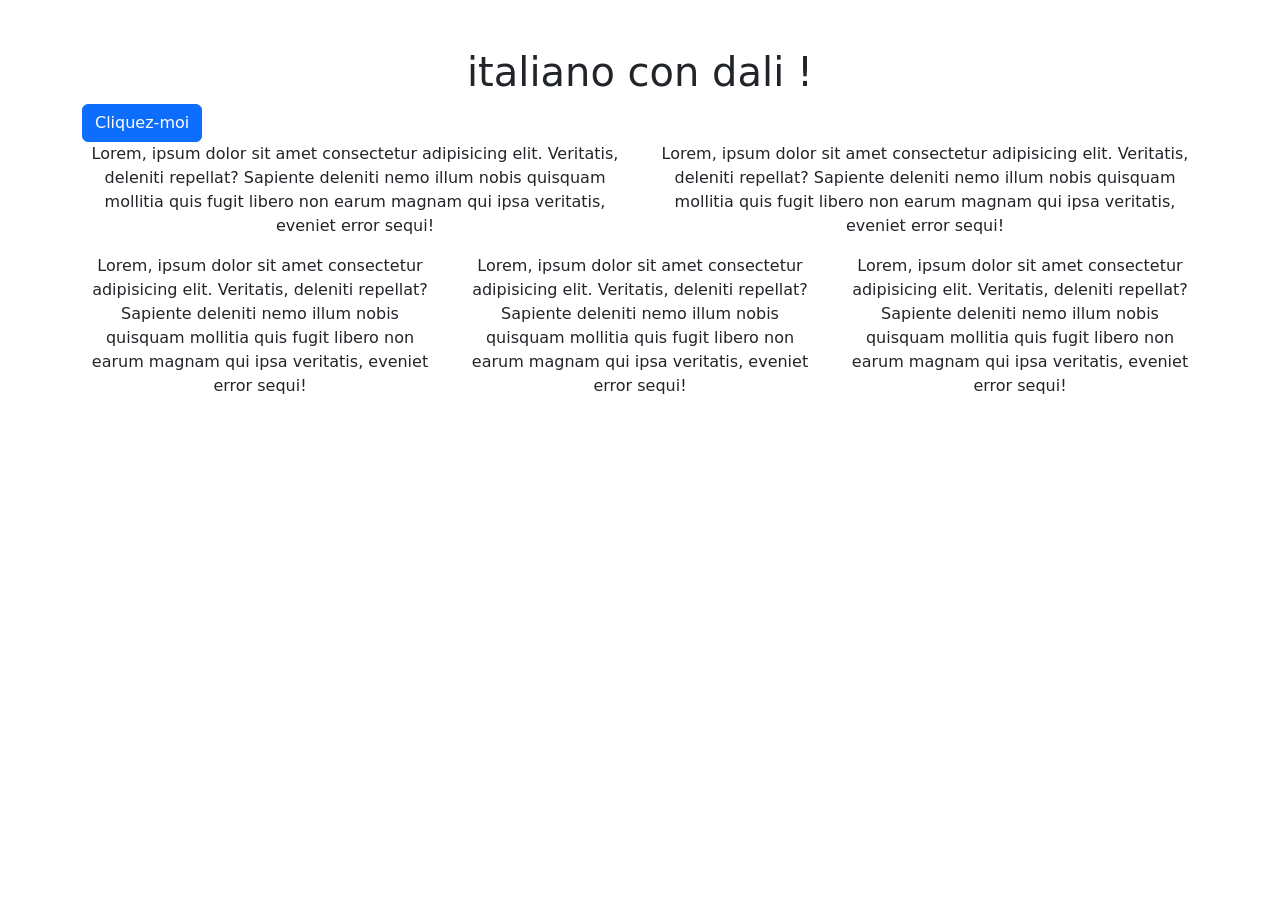
==== index.html @ f5640c34 "Add files via upload" ====
<!doctype html>
<html lang="fr">
<head>
    <meta charset="utf-8">
    <meta name="viewport" content="width=device-width, initial-scale=1">
    <title>italiano con dali</title>
    
    <!-- Bootstrap CSS -->
    <link href="https://cdn.jsdelivr.net/npm/bootstrap@5.3.0/dist/css/bootstrap.min.css" 
          rel="stylesheet">
</head>
<body>

    <!-- Contenu ici -->
    <div class="container">
        <h1 class="text-center mt-5">italiano con dali !</h1>
        <button class="btn btn-primary">Cliquez-moi</button>
    </div>

    <div class="container text-center">
  <div class="row">
    <div class="col">
      <p> Lorem, ipsum dolor sit amet consectetur adipisicing elit. Veritatis, deleniti repellat? Sapiente deleniti nemo illum nobis quisquam mollitia quis fugit libero non earum magnam qui ipsa veritatis, eveniet error sequi! </p>

    </div>
    <div class="col">
      <p> Lorem, ipsum dolor sit amet consectetur adipisicing elit. Veritatis, deleniti repellat? Sapiente deleniti nemo illum nobis quisquam mollitia quis fugit libero non earum magnam qui ipsa veritatis, eveniet error sequi! </p>
    </div>
  </div>
  <div class="row">
    <div class="col">
      <p> Lorem, ipsum dolor sit amet consectetur adipisicing elit. Veritatis, deleniti repellat? Sapiente deleniti nemo illum nobis quisquam mollitia quis fugit libero non earum magnam qui ipsa veritatis, eveniet error sequi! </p>
    </div>
    <div class="col">
      <p> Lorem, ipsum dolor sit amet consectetur adipisicing elit. Veritatis, deleniti repellat? Sapiente deleniti nemo illum nobis quisquam mollitia quis fugit libero non earum magnam qui ipsa veritatis, eveniet error sequi! </p>
    </div>
    <div class="col">
      <p> Lorem, ipsum dolor sit amet consectetur adipisicing elit. Veritatis, deleniti repellat? Sapiente deleniti nemo illum nobis quisquam mollitia quis fugit libero non earum magnam qui ipsa veritatis, eveniet error sequi! </p>
    </div>
  </div>
</div>

    <!-- Bootstrap JS (optionnel) -->
    <script src="https://cdn.jsdelivr.net/npm/bootstrap@5.3.0/dist/js/bootstrap.bundle.min.js">
    </script>
</body>
</html>
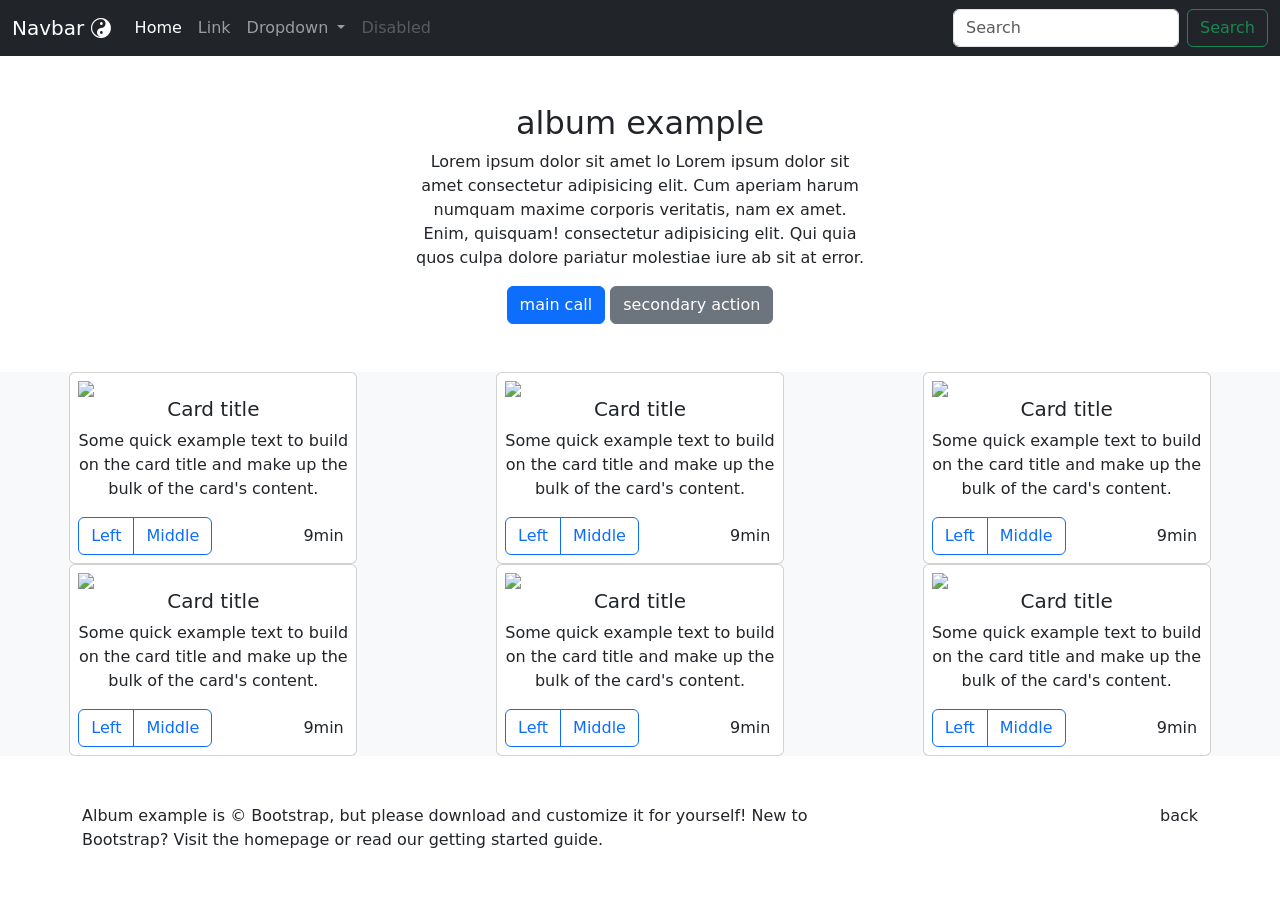
==== commit 2a021d31: "Add files via upload" ====
--- a/index.html
+++ b/index.html
@@ -1,47 +1,217 @@
-<!doctype html>
-<html lang="fr">
+<!DOCTYPE html>
+<html lang="en">
 <head>
-    <meta charset="utf-8">
-    <meta name="viewport" content="width=device-width, initial-scale=1">
-    <title>italiano con dali</title>
+    <meta charset="UTF-8">
+    <meta name="viewport" content="width=device-width, initial-scale=1.0">
+    <title>Document</title>
+    <link href="https://cdn.jsdelivr.net/npm/bootstrap@5.0.2/dist/css/bootstrap.min.css" rel="stylesheet" integrity="sha384-EVSTQN3/azprG1Anm3QDgpJLIm9Nao0Yz1ztcQTwFspd3yD65VohhpuuCOmLASjC" crossorigin="anonymous"></head>
+    <link rel="stylesheet" href="https://cdn.jsdelivr.net/npm/bootstrap-icons@1.10.5/font/bootstrap-icons.css">
+    <body>
     
-    <!-- Bootstrap CSS -->
-    <link href="https://cdn.jsdelivr.net/npm/bootstrap@5.3.0/dist/css/bootstrap.min.css" 
-          rel="stylesheet">
-</head>
-<body>
-
-    <!-- Contenu ici -->
-    <div class="container">
-        <h1 class="text-center mt-5">italiano con dali !</h1>
-        <button class="btn btn-primary">Cliquez-moi</button>
-    </div>
-
-    <div class="container text-center">
-  <div class="row">
-    <div class="col">
-      <p> Lorem, ipsum dolor sit amet consectetur adipisicing elit. Veritatis, deleniti repellat? Sapiente deleniti nemo illum nobis quisquam mollitia quis fugit libero non earum magnam qui ipsa veritatis, eveniet error sequi! </p>
-
-    </div>
-    <div class="col">
-      <p> Lorem, ipsum dolor sit amet consectetur adipisicing elit. Veritatis, deleniti repellat? Sapiente deleniti nemo illum nobis quisquam mollitia quis fugit libero non earum magnam qui ipsa veritatis, eveniet error sequi! </p>
+      <nav class="navbar navbar-expand-lg navbar-dark bg-dark">
+        <div class="container-fluid">
+          <a class="navbar-brand" href="#">Navbar <i class="bi bi-yin-yang"></i>
+          </a>
+          <button class="navbar-toggler" type="button" data-bs-toggle="collapse" data-bs-target="#navbarSupportedContent" aria-controls="navbarSupportedContent" aria-expanded="false" aria-label="Toggle navigation">
+            <span class="navbar-toggler-icon"></span>
+          </button>
+          <div class="collapse navbar-collapse" id="navbarSupportedContent">
+            <ul class="navbar-nav me-auto mb-2 mb-lg-0">
+              <li class="nav-item">
+                <a class="nav-link active" aria-current="page" href="#">Home</a>
+              </li>
+              <li class="nav-item">
+                <a class="nav-link" href="#">Link</a>
+              </li>
+              <li class="nav-item dropdown">
+                <a class="nav-link dropdown-toggle" href="#" id="navbarDropdown" role="button" data-bs-toggle="dropdown" aria-expanded="false">
+                  Dropdown
+                </a>
+                <ul class="dropdown-menu" aria-labelledby="navbarDropdown">
+                  <li><a class="dropdown-item" href="#">Action</a></li>
+                  <li><a class="dropdown-item" href="#">Another action</a></li>
+                  <li><hr class="dropdown-divider"></li>
+                  <li><a class="dropdown-item" href="#">Something else here</a></li>
+                </ul>
+              </li>
+              <li class="nav-item">
+                <a class="nav-link disabled" href="#" tabindex="-1" aria-disabled="true">Disabled</a>
+              </li>
+            </ul>
+            <form class="d-flex">
+              <input class="form-control me-2" type="search" placeholder="Search" aria-label="Search">
+              <button class="btn btn-outline-success" type="submit">Search</button>
+            </form>
+          </div>
+        </div>
+      </nav>
+
+
+      <div class="container">
+        <div class="row justify-content-center mt-5 ">
+          <div class="col-12 col-md-6 col-lg-5 text-center">
+            <h2>album example</h2>
+            <p> Lorem ipsum dolor sit amet lo Lorem ipsum dolor sit amet consectetur adipisicing elit. Cum aperiam harum numquam maxime corporis veritatis, nam ex amet. Enim, quisquam! consectetur adipisicing elit. Qui quia quos culpa dolore pariatur molestiae iure ab sit at error.</p>
+            <button class="btn btn-primary">main call</button>
+            <button class="btn btn-secondary">secondary action</button>
+          </div>
+        </div>
+      </div>
+
+      <div class="container-fluid bg-light">
+        <div class="row justify-content-center mt-5">
+
+          <div class="col-12 col-md-6 col-lg-4  text-center">
+            <div class="card p-2 m-auto m-auto" style="width: 18rem;">
+              <img src="https://img.freepik.com/free-vector/business-people-teamwork-suit-clothes_40876-2435.jpg?w=740&t=st=1689611461~exp=1689612061~hmac=437fdd8a4cfe931107c466bb8590c3acaeee2659b92c574ba2f303ac01eeba8eard-body">
+                <h5 class="card-title">Card title</h5>
+                <p class="card-text">Some quick example text to build on the card title and make up the bulk of the card's content.</p>
+                <div class="row justify-content-between align-items-center">
+                  <div class="col-6  ">
+                    <div class="btn-group  " role="group" aria-label="Basic outlined example">
+                      <button type="button" class="btn btn-outline-primary">Left</button>
+                      <button type="button" class="btn btn-outline-primary">Middle</button>
+                     </div> 
+                   </div>
+                  <div class="col-3  ">
+                    <span  >9min</span>
+
+                  </div>
+                </div>
+                            
+                </div>
+          </div>
+            
+          <div class="col-12 col-md-6 col-lg-4  text-center">
+            <div class="card p-2 m-auto m-auto" style="width: 18rem;">
+              <img src="https://img.freepik.com/free-vector/business-people-teamwork-suit-clothes_40876-2435.jpg?w=740&t=st=1689611461~exp=1689612061~hmac=437fdd8a4cfe931107c466bb8590c3acaeee2659b92c574ba2f303ac01eeba8eard-body">
+                <h5 class="card-title">Card title</h5>
+                <p class="card-text">Some quick example text to build on the card title and make up the bulk of the card's content.</p>
+                <div class="row justify-content-between align-items-center">
+                  <div class="col-6  ">
+                    <div class="btn-group  " role="group" aria-label="Basic outlined example">
+                      <button type="button" class="btn btn-outline-primary">Left</button>
+                      <button type="button" class="btn btn-outline-primary">Middle</button>
+                     </div> 
+                   </div>
+                  <div class="col-3  ">
+                    <span  >9min</span>
+
+                  </div>
+                </div>
+                            
+                </div>
+          </div>
+
+          <div class="col-12 col-md-6 col-lg-4  text-center">
+            <div class="card p-2 m-auto m-auto" style="width: 18rem;">
+              <img src="https://img.freepik.com/free-vector/business-people-teamwork-suit-clothes_40876-2435.jpg?w=740&t=st=1689611461~exp=1689612061~hmac=437fdd8a4cfe931107c466bb8590c3acaeee2659b92c574ba2f303ac01eeba8eard-body">
+                <h5 class="card-title">Card title</h5>
+                <p class="card-text">Some quick example text to build on the card title and make up the bulk of the card's content.</p>
+                <div class="row justify-content-between align-items-center">
+                  <div class="col-6  ">
+                    <div class="btn-group  " role="group" aria-label="Basic outlined example">
+                      <button type="button" class="btn btn-outline-primary">Left</button>
+                      <button type="button" class="btn btn-outline-primary">Middle</button>
+                     </div> 
+                   </div>
+                  <div class="col-3  ">
+                    <span  >9min</span>
+
+                  </div>
+                </div>
+                            
+                </div>
+          </div>
+
+          <div class="col-12 col-md-6 col-lg-4  text-center">
+            <div class="card p-2 m-auto m-auto" style="width: 18rem;">
+              <img src="https://img.freepik.com/free-vector/business-people-teamwork-suit-clothes_40876-2435.jpg?w=740&t=st=1689611461~exp=1689612061~hmac=437fdd8a4cfe931107c466bb8590c3acaeee2659b92c574ba2f303ac01eeba8eard-body">
+                <h5 class="card-title">Card title</h5>
+                <p class="card-text">Some quick example text to build on the card title and make up the bulk of the card's content.</p>
+                <div class="row justify-content-between align-items-center">
+                  <div class="col-6  ">
+                    <div class="btn-group  " role="group" aria-label="Basic outlined example">
+                      <button type="button" class="btn btn-outline-primary">Left</button>
+                      <button type="button" class="btn btn-outline-primary">Middle</button>
+                     </div> 
+                   </div>
+                  <div class="col-3  ">
+                    <span  >9min</span>
+
+                  </div>
+                </div>
+                            
+                </div>
+          </div>
+
+          <div class="col-12 col-md-6 col-lg-4  text-center">
+            <div class="card p-2 m-auto m-auto" style="width: 18rem;">
+              <img src="https://img.freepik.com/free-vector/business-people-teamwork-suit-clothes_40876-2435.jpg?w=740&t=st=1689611461~exp=1689612061~hmac=437fdd8a4cfe931107c466bb8590c3acaeee2659b92c574ba2f303ac01eeba8eard-body">
+                <h5 class="card-title">Card title</h5>
+                <p class="card-text">Some quick example text to build on the card title and make up the bulk of the card's content.</p>
+                <div class="row justify-content-between align-items-center">
+                  <div class="col-6  ">
+                    <div class="btn-group  " role="group" aria-label="Basic outlined example">
+                      <button type="button" class="btn btn-outline-primary">Left</button>
+                      <button type="button" class="btn btn-outline-primary">Middle</button>
+                     </div> 
+                   </div>
+                  <div class="col-3  ">
+                    <span  >9min</span>
+
+                  </div>
+                </div>
+                            
+                </div>
+          </div>
+
+          <div class="col-12 col-md-6 col-lg-4  text-center">
+            <div class="card p-2 m-auto m-auto" style="width: 18rem;">
+              <img src="https://img.freepik.com/free-vector/business-people-teamwork-suit-clothes_40876-2435.jpg?w=740&t=st=1689611461~exp=1689612061~hmac=437fdd8a4cfe931107c466bb8590c3acaeee2659b92c574ba2f303ac01eeba8eard-body">
+                <h5 class="card-title">Card title</h5>
+                <p class="card-text">Some quick example text to build on the card title and make up the bulk of the card's content.</p>
+                <div class="row justify-content-between align-items-center">
+                  <div class="col-6  ">
+                    <div class="btn-group  " role="group" aria-label="Basic outlined example">
+                      <button type="button" class="btn btn-outline-primary">Left</button>
+                      <button type="button" class="btn btn-outline-primary">Middle</button>
+                     </div> 
+                   </div>
+                  <div class="col-3  ">
+                    <span  >9min</span>
+
+                  </div>
+                </div>
+                            
+                </div>
+          </div>
+            
+
+
+          </div>
+        </div>
+
+
+<footer>
+  <div class="container mt-5 mb-3 justify-content-between align-items-center">
+    <div class="row">
+      <div class="col-12 col-md-8 col-lg-8">
+        Album example is © Bootstrap, but please download and customize it for yourself!
+  
+        New to Bootstrap? Visit the homepage or read our getting started guide.
+      </div>
+  
+      <div class="col-12 col-md-6 col-lg-4  text-end">
+        back
+      </div>
     </div>
   </div>
-  <div class="row">
-    <div class="col">
-      <p> Lorem, ipsum dolor sit amet consectetur adipisicing elit. Veritatis, deleniti repellat? Sapiente deleniti nemo illum nobis quisquam mollitia quis fugit libero non earum magnam qui ipsa veritatis, eveniet error sequi! </p>
-    </div>
-    <div class="col">
-      <p> Lorem, ipsum dolor sit amet consectetur adipisicing elit. Veritatis, deleniti repellat? Sapiente deleniti nemo illum nobis quisquam mollitia quis fugit libero non earum magnam qui ipsa veritatis, eveniet error sequi! </p>
-    </div>
-    <div class="col">
-      <p> Lorem, ipsum dolor sit amet consectetur adipisicing elit. Veritatis, deleniti repellat? Sapiente deleniti nemo illum nobis quisquam mollitia quis fugit libero non earum magnam qui ipsa veritatis, eveniet error sequi! </p>
-    </div>
-  </div>
-</div>
-
-    <!-- Bootstrap JS (optionnel) -->
-    <script src="https://cdn.jsdelivr.net/npm/bootstrap@5.3.0/dist/js/bootstrap.bundle.min.js">
-    </script>
-</body>
+</footer>
+
+
+
+
+
+      </body>
 </html>
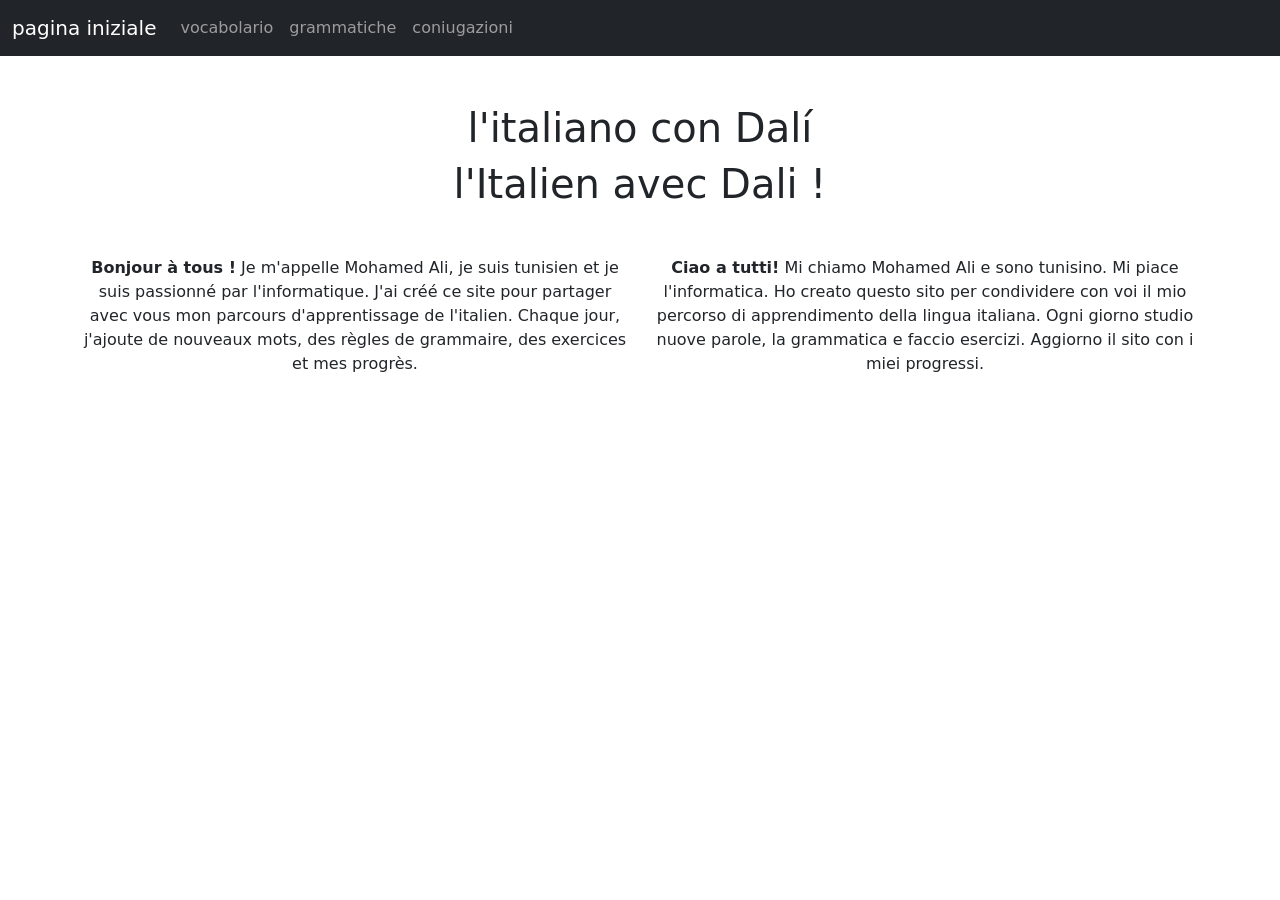
==== commit 8ab05436: "Add files via upload" ====
--- a/index.html
+++ b/index.html
@@ -1,217 +1,61 @@
-<!DOCTYPE html>
-<html lang="en">
+<!doctype html>
+<html lang="fr">
 <head>
-    <meta charset="UTF-8">
-    <meta name="viewport" content="width=device-width, initial-scale=1.0">
-    <title>Document</title>
-    <link href="https://cdn.jsdelivr.net/npm/bootstrap@5.0.2/dist/css/bootstrap.min.css" rel="stylesheet" integrity="sha384-EVSTQN3/azprG1Anm3QDgpJLIm9Nao0Yz1ztcQTwFspd3yD65VohhpuuCOmLASjC" crossorigin="anonymous"></head>
-    <link rel="stylesheet" href="https://cdn.jsdelivr.net/npm/bootstrap-icons@1.10.5/font/bootstrap-icons.css">
-    <body>
+    <meta charset="utf-8">
+    <meta name="viewport" content="width=device-width, initial-scale=1">
+    <title>italiano con dali</title>
     
-      <nav class="navbar navbar-expand-lg navbar-dark bg-dark">
-        <div class="container-fluid">
-          <a class="navbar-brand" href="#">Navbar <i class="bi bi-yin-yang"></i>
-          </a>
-          <button class="navbar-toggler" type="button" data-bs-toggle="collapse" data-bs-target="#navbarSupportedContent" aria-controls="navbarSupportedContent" aria-expanded="false" aria-label="Toggle navigation">
-            <span class="navbar-toggler-icon"></span>
-          </button>
-          <div class="collapse navbar-collapse" id="navbarSupportedContent">
-            <ul class="navbar-nav me-auto mb-2 mb-lg-0">
-              <li class="nav-item">
-                <a class="nav-link active" aria-current="page" href="#">Home</a>
-              </li>
-              <li class="nav-item">
-                <a class="nav-link" href="#">Link</a>
-              </li>
-              <li class="nav-item dropdown">
-                <a class="nav-link dropdown-toggle" href="#" id="navbarDropdown" role="button" data-bs-toggle="dropdown" aria-expanded="false">
-                  Dropdown
-                </a>
-                <ul class="dropdown-menu" aria-labelledby="navbarDropdown">
-                  <li><a class="dropdown-item" href="#">Action</a></li>
-                  <li><a class="dropdown-item" href="#">Another action</a></li>
-                  <li><hr class="dropdown-divider"></li>
-                  <li><a class="dropdown-item" href="#">Something else here</a></li>
-                </ul>
-              </li>
-              <li class="nav-item">
-                <a class="nav-link disabled" href="#" tabindex="-1" aria-disabled="true">Disabled</a>
-              </li>
-            </ul>
-            <form class="d-flex">
-              <input class="form-control me-2" type="search" placeholder="Search" aria-label="Search">
-              <button class="btn btn-outline-success" type="submit">Search</button>
-            </form>
-          </div>
-        </div>
-      </nav>
+    <!-- Bootstrap CSS -->
+    <link href="https://cdn.jsdelivr.net/npm/bootstrap@5.3.0/dist/css/bootstrap.min.css" 
+          rel="stylesheet">
+</head>
+<body>
+<nav class="navbar navbar-expand-lg navbar-dark bg-dark" >
+  <div class="container-fluid">
+    <a class="navbar-brand" href="#">pagina iniziale</a>
+    <button class="navbar-toggler" type="button" data-bs-toggle="collapse" data-bs-target="#navbarScroll" aria-controls="navbarScroll" aria-expanded="false" aria-label="Toggle navigation">
+      <span class="navbar-toggler-icon"></span>
+    </button>
+    <div class="collapse navbar-collapse" id="navbarScroll">
+      <ul class="navbar-nav me-auto my-2 my-lg-0 navbar-nav-scroll" style="--bs-scroll-height: 100px;">
+        <li class="nav-item">
+          <a class="nav-link " href="vocab.html">vocabolario</a>
+        </li>
+        <li class="nav-item">
+          <a class="nav-link" href="#">grammatiche</a>
+        </li>
+        <li class="nav-item">
+          <a class="nav-link" href="#">coniugazioni</a>
+        </li>
+      
+      </ul>
+      
+    </div>
+  </div>
+</nav>
+    <!-- Contenu ici -->
+    <div class="container">
+        <h1 class="text-center mt-5">l'italiano con Dalí</h1>
+        <h1 class="text-center mt-2">l'Italien avec Dali !</h1>
 
 
-      <div class="container">
-        <div class="row justify-content-center mt-5 ">
-          <div class="col-12 col-md-6 col-lg-5 text-center">
-            <h2>album example</h2>
-            <p> Lorem ipsum dolor sit amet lo Lorem ipsum dolor sit amet consectetur adipisicing elit. Cum aperiam harum numquam maxime corporis veritatis, nam ex amet. Enim, quisquam! consectetur adipisicing elit. Qui quia quos culpa dolore pariatur molestiae iure ab sit at error.</p>
-            <button class="btn btn-primary">main call</button>
-            <button class="btn btn-secondary">secondary action</button>
-          </div>
-        </div>
       </div>
 
-      <div class="container-fluid bg-light">
-        <div class="row justify-content-center mt-5">
+    <div class="container text-center mt-5">
+  <div class="row">
+    <div class="col">
+      <p> <strong>Bonjour à tous !</strong>  Je m'appelle Mohamed Ali, je suis tunisien et je suis passionné par l'informatique. J'ai créé ce site pour partager avec vous mon parcours d'apprentissage de l'italien. Chaque jour, j'ajoute de nouveaux mots, des règles de grammaire, des exercices et mes progrès. </p>
 
-          <div class="col-12 col-md-6 col-lg-4  text-center">
-            <div class="card p-2 m-auto m-auto" style="width: 18rem;">
-              <img src="https://img.freepik.com/free-vector/business-people-teamwork-suit-clothes_40876-2435.jpg?w=740&t=st=1689611461~exp=1689612061~hmac=437fdd8a4cfe931107c466bb8590c3acaeee2659b92c574ba2f303ac01eeba8eard-body">
-                <h5 class="card-title">Card title</h5>
-                <p class="card-text">Some quick example text to build on the card title and make up the bulk of the card's content.</p>
-                <div class="row justify-content-between align-items-center">
-                  <div class="col-6  ">
-                    <div class="btn-group  " role="group" aria-label="Basic outlined example">
-                      <button type="button" class="btn btn-outline-primary">Left</button>
-                      <button type="button" class="btn btn-outline-primary">Middle</button>
-                     </div> 
-                   </div>
-                  <div class="col-3  ">
-                    <span  >9min</span>
-
-                  </div>
-                </div>
-                            
-                </div>
-          </div>
-            
-          <div class="col-12 col-md-6 col-lg-4  text-center">
-            <div class="card p-2 m-auto m-auto" style="width: 18rem;">
-              <img src="https://img.freepik.com/free-vector/business-people-teamwork-suit-clothes_40876-2435.jpg?w=740&t=st=1689611461~exp=1689612061~hmac=437fdd8a4cfe931107c466bb8590c3acaeee2659b92c574ba2f303ac01eeba8eard-body">
-                <h5 class="card-title">Card title</h5>
-                <p class="card-text">Some quick example text to build on the card title and make up the bulk of the card's content.</p>
-                <div class="row justify-content-between align-items-center">
-                  <div class="col-6  ">
-                    <div class="btn-group  " role="group" aria-label="Basic outlined example">
-                      <button type="button" class="btn btn-outline-primary">Left</button>
-                      <button type="button" class="btn btn-outline-primary">Middle</button>
-                     </div> 
-                   </div>
-                  <div class="col-3  ">
-                    <span  >9min</span>
-
-                  </div>
-                </div>
-                            
-                </div>
-          </div>
-
-          <div class="col-12 col-md-6 col-lg-4  text-center">
-            <div class="card p-2 m-auto m-auto" style="width: 18rem;">
-              <img src="https://img.freepik.com/free-vector/business-people-teamwork-suit-clothes_40876-2435.jpg?w=740&t=st=1689611461~exp=1689612061~hmac=437fdd8a4cfe931107c466bb8590c3acaeee2659b92c574ba2f303ac01eeba8eard-body">
-                <h5 class="card-title">Card title</h5>
-                <p class="card-text">Some quick example text to build on the card title and make up the bulk of the card's content.</p>
-                <div class="row justify-content-between align-items-center">
-                  <div class="col-6  ">
-                    <div class="btn-group  " role="group" aria-label="Basic outlined example">
-                      <button type="button" class="btn btn-outline-primary">Left</button>
-                      <button type="button" class="btn btn-outline-primary">Middle</button>
-                     </div> 
-                   </div>
-                  <div class="col-3  ">
-                    <span  >9min</span>
-
-                  </div>
-                </div>
-                            
-                </div>
-          </div>
-
-          <div class="col-12 col-md-6 col-lg-4  text-center">
-            <div class="card p-2 m-auto m-auto" style="width: 18rem;">
-              <img src="https://img.freepik.com/free-vector/business-people-teamwork-suit-clothes_40876-2435.jpg?w=740&t=st=1689611461~exp=1689612061~hmac=437fdd8a4cfe931107c466bb8590c3acaeee2659b92c574ba2f303ac01eeba8eard-body">
-                <h5 class="card-title">Card title</h5>
-                <p class="card-text">Some quick example text to build on the card title and make up the bulk of the card's content.</p>
-                <div class="row justify-content-between align-items-center">
-                  <div class="col-6  ">
-                    <div class="btn-group  " role="group" aria-label="Basic outlined example">
-                      <button type="button" class="btn btn-outline-primary">Left</button>
-                      <button type="button" class="btn btn-outline-primary">Middle</button>
-                     </div> 
-                   </div>
-                  <div class="col-3  ">
-                    <span  >9min</span>
-
-                  </div>
-                </div>
-                            
-                </div>
-          </div>
-
-          <div class="col-12 col-md-6 col-lg-4  text-center">
-            <div class="card p-2 m-auto m-auto" style="width: 18rem;">
-              <img src="https://img.freepik.com/free-vector/business-people-teamwork-suit-clothes_40876-2435.jpg?w=740&t=st=1689611461~exp=1689612061~hmac=437fdd8a4cfe931107c466bb8590c3acaeee2659b92c574ba2f303ac01eeba8eard-body">
-                <h5 class="card-title">Card title</h5>
-                <p class="card-text">Some quick example text to build on the card title and make up the bulk of the card's content.</p>
-                <div class="row justify-content-between align-items-center">
-                  <div class="col-6  ">
-                    <div class="btn-group  " role="group" aria-label="Basic outlined example">
-                      <button type="button" class="btn btn-outline-primary">Left</button>
-                      <button type="button" class="btn btn-outline-primary">Middle</button>
-                     </div> 
-                   </div>
-                  <div class="col-3  ">
-                    <span  >9min</span>
-
-                  </div>
-                </div>
-                            
-                </div>
-          </div>
-
-          <div class="col-12 col-md-6 col-lg-4  text-center">
-            <div class="card p-2 m-auto m-auto" style="width: 18rem;">
-              <img src="https://img.freepik.com/free-vector/business-people-teamwork-suit-clothes_40876-2435.jpg?w=740&t=st=1689611461~exp=1689612061~hmac=437fdd8a4cfe931107c466bb8590c3acaeee2659b92c574ba2f303ac01eeba8eard-body">
-                <h5 class="card-title">Card title</h5>
-                <p class="card-text">Some quick example text to build on the card title and make up the bulk of the card's content.</p>
-                <div class="row justify-content-between align-items-center">
-                  <div class="col-6  ">
-                    <div class="btn-group  " role="group" aria-label="Basic outlined example">
-                      <button type="button" class="btn btn-outline-primary">Left</button>
-                      <button type="button" class="btn btn-outline-primary">Middle</button>
-                     </div> 
-                   </div>
-                  <div class="col-3  ">
-                    <span  >9min</span>
-
-                  </div>
-                </div>
-                            
-                </div>
-          </div>
-            
-
-
-          </div>
-        </div>
-
-
-<footer>
-  <div class="container mt-5 mb-3 justify-content-between align-items-center">
-    <div class="row">
-      <div class="col-12 col-md-8 col-lg-8">
-        Album example is © Bootstrap, but please download and customize it for yourself!
-  
-        New to Bootstrap? Visit the homepage or read our getting started guide.
-      </div>
-  
-      <div class="col-12 col-md-6 col-lg-4  text-end">
-        back
-      </div>
+    </div>
+    <div class="col">
+      <p><strong>Ciao a tutti!</strong>  Mi chiamo Mohamed Ali e sono tunisino. Mi piace l'informatica. Ho creato questo sito per condividere con voi il mio percorso di apprendimento della lingua italiana. Ogni giorno studio nuove parole, la grammatica e faccio esercizi. Aggiorno il sito con i miei progressi. </p>
     </div>
   </div>
-</footer>
 
+</div>
 
-
-
-
-      </body>
+    <!-- Bootstrap JS (optionnel) -->
+    <script src="https://cdn.jsdelivr.net/npm/bootstrap@5.3.0/dist/js/bootstrap.bundle.min.js">
+    </script>
+</body>
 </html>
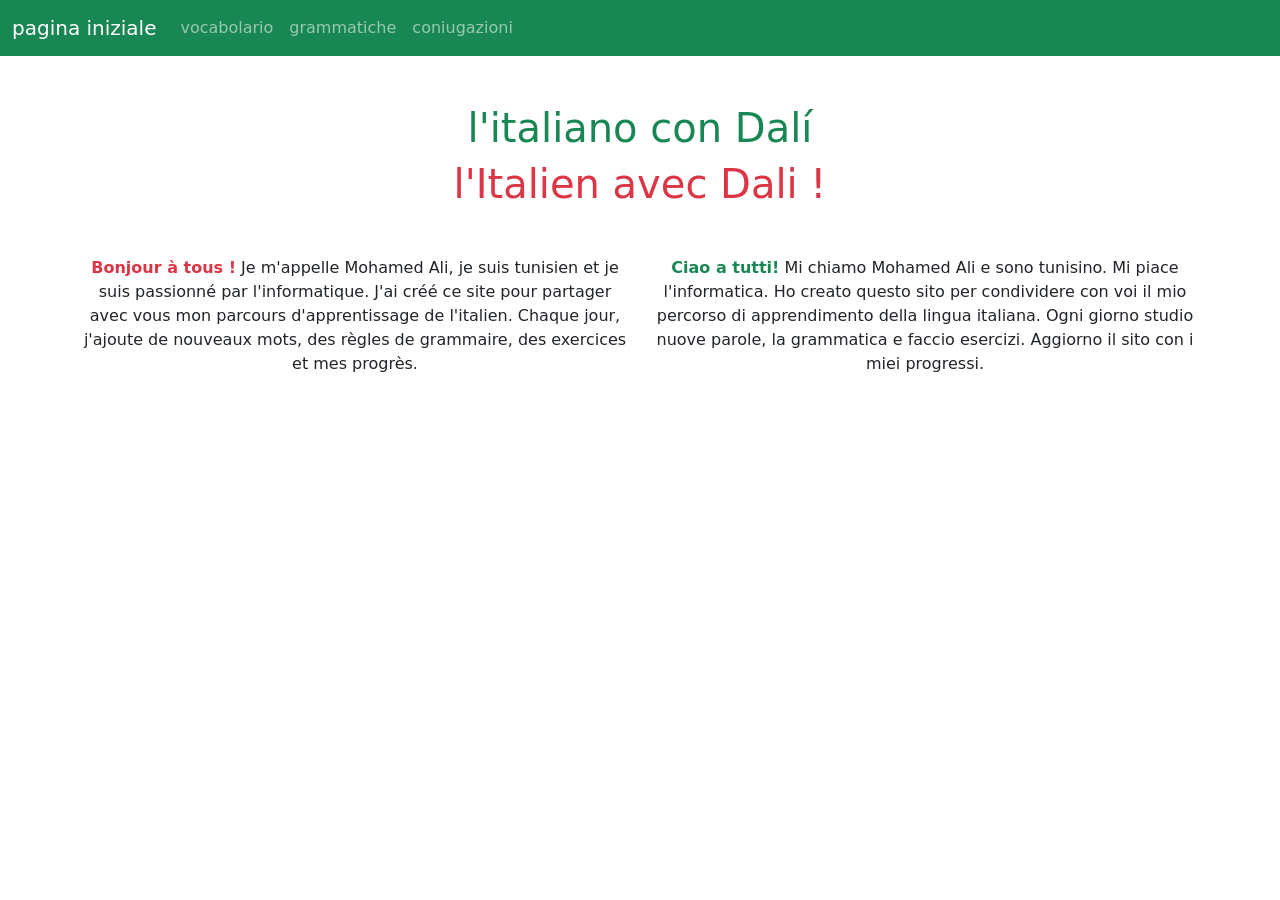
==== commit e1d4d9ce: "Add files via upload" ====
--- a/index.html
+++ b/index.html
@@ -10,9 +10,9 @@
           rel="stylesheet">
 </head>
 <body>
-<nav class="navbar navbar-expand-lg navbar-dark bg-dark" >
+<nav class="navbar navbar-expand-lg navbar-dark bg-success" >
   <div class="container-fluid">
-    <a class="navbar-brand" href="#">pagina iniziale</a>
+    <a class="navbar-brand " href="index.html">pagina iniziale</a>
     <button class="navbar-toggler" type="button" data-bs-toggle="collapse" data-bs-target="#navbarScroll" aria-controls="navbarScroll" aria-expanded="false" aria-label="Toggle navigation">
       <span class="navbar-toggler-icon"></span>
     </button>
@@ -35,20 +35,20 @@
 </nav>
     <!-- Contenu ici -->
     <div class="container">
-        <h1 class="text-center mt-5">l'italiano con Dalí</h1>
-        <h1 class="text-center mt-2">l'Italien avec Dali !</h1>
+        <h1 class="text-center mt-5 text-success">l'italiano con Dalí</h1>
+        <h1 class="text-center mt-2 text-danger">l'Italien avec Dali !</h1>
 
 
       </div>
 
     <div class="container text-center mt-5">
   <div class="row">
-    <div class="col">
-      <p> <strong>Bonjour à tous !</strong>  Je m'appelle Mohamed Ali, je suis tunisien et je suis passionné par l'informatique. J'ai créé ce site pour partager avec vous mon parcours d'apprentissage de l'italien. Chaque jour, j'ajoute de nouveaux mots, des règles de grammaire, des exercices et mes progrès. </p>
+    <div class="col-md-6">
+      <p> <strong class="text-danger">Bonjour à tous !</strong>  Je m'appelle Mohamed Ali, je suis tunisien et je suis passionné par l'informatique. J'ai créé ce site pour partager avec vous mon parcours d'apprentissage de l'italien. Chaque jour, j'ajoute de nouveaux mots, des règles de grammaire, des exercices et mes progrès. </p>
 
     </div>
-    <div class="col">
-      <p><strong>Ciao a tutti!</strong>  Mi chiamo Mohamed Ali e sono tunisino. Mi piace l'informatica. Ho creato questo sito per condividere con voi il mio percorso di apprendimento della lingua italiana. Ogni giorno studio nuove parole, la grammatica e faccio esercizi. Aggiorno il sito con i miei progressi. </p>
+    <div class="col-md-6">
+      <p><strong class="text-success">Ciao a tutti!</strong>  Mi chiamo Mohamed Ali e sono tunisino. Mi piace l'informatica. Ho creato questo sito per condividere con voi il mio percorso di apprendimento della lingua italiana. Ogni giorno studio nuove parole, la grammatica e faccio esercizi. Aggiorno il sito con i miei progressi. </p>
     </div>
   </div>
 
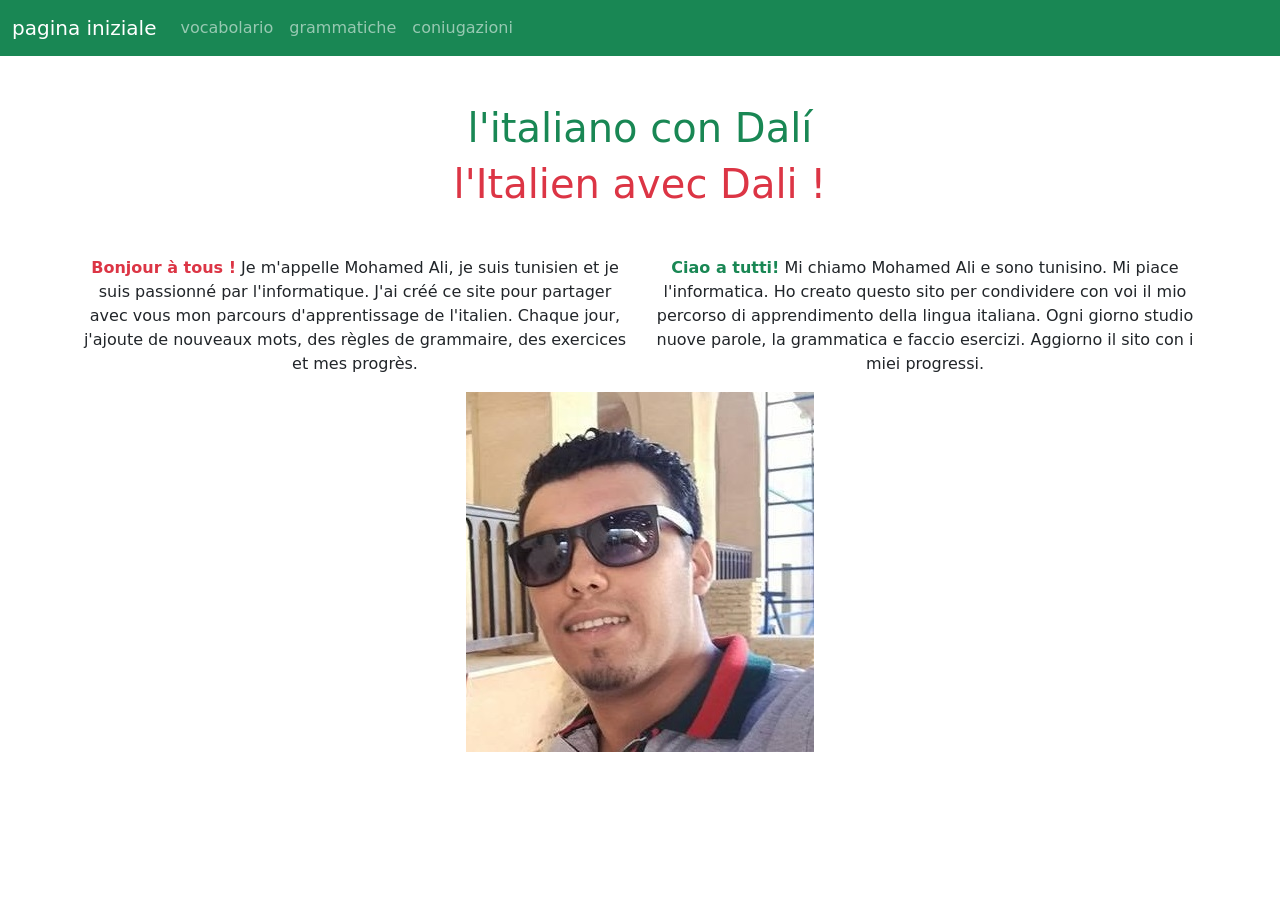
==== commit 2dfcd033: "Add files via upload" ====
--- a/index.html
+++ b/index.html
@@ -25,7 +25,7 @@
           <a class="nav-link" href="#">grammatiche</a>
         </li>
         <li class="nav-item">
-          <a class="nav-link" href="#">coniugazioni</a>
+          <a class="nav-link" href="conju.html">coniugazioni</a>
         </li>
       
       </ul>
@@ -52,6 +52,12 @@
     </div>
   </div>
 
+<div class="row">
+<div class="col">
+  <img src="dali.jpg" class="img-fluid" alt="io sono dali">
+</div>
+</div>
+
 </div>
 
     <!-- Bootstrap JS (optionnel) -->
